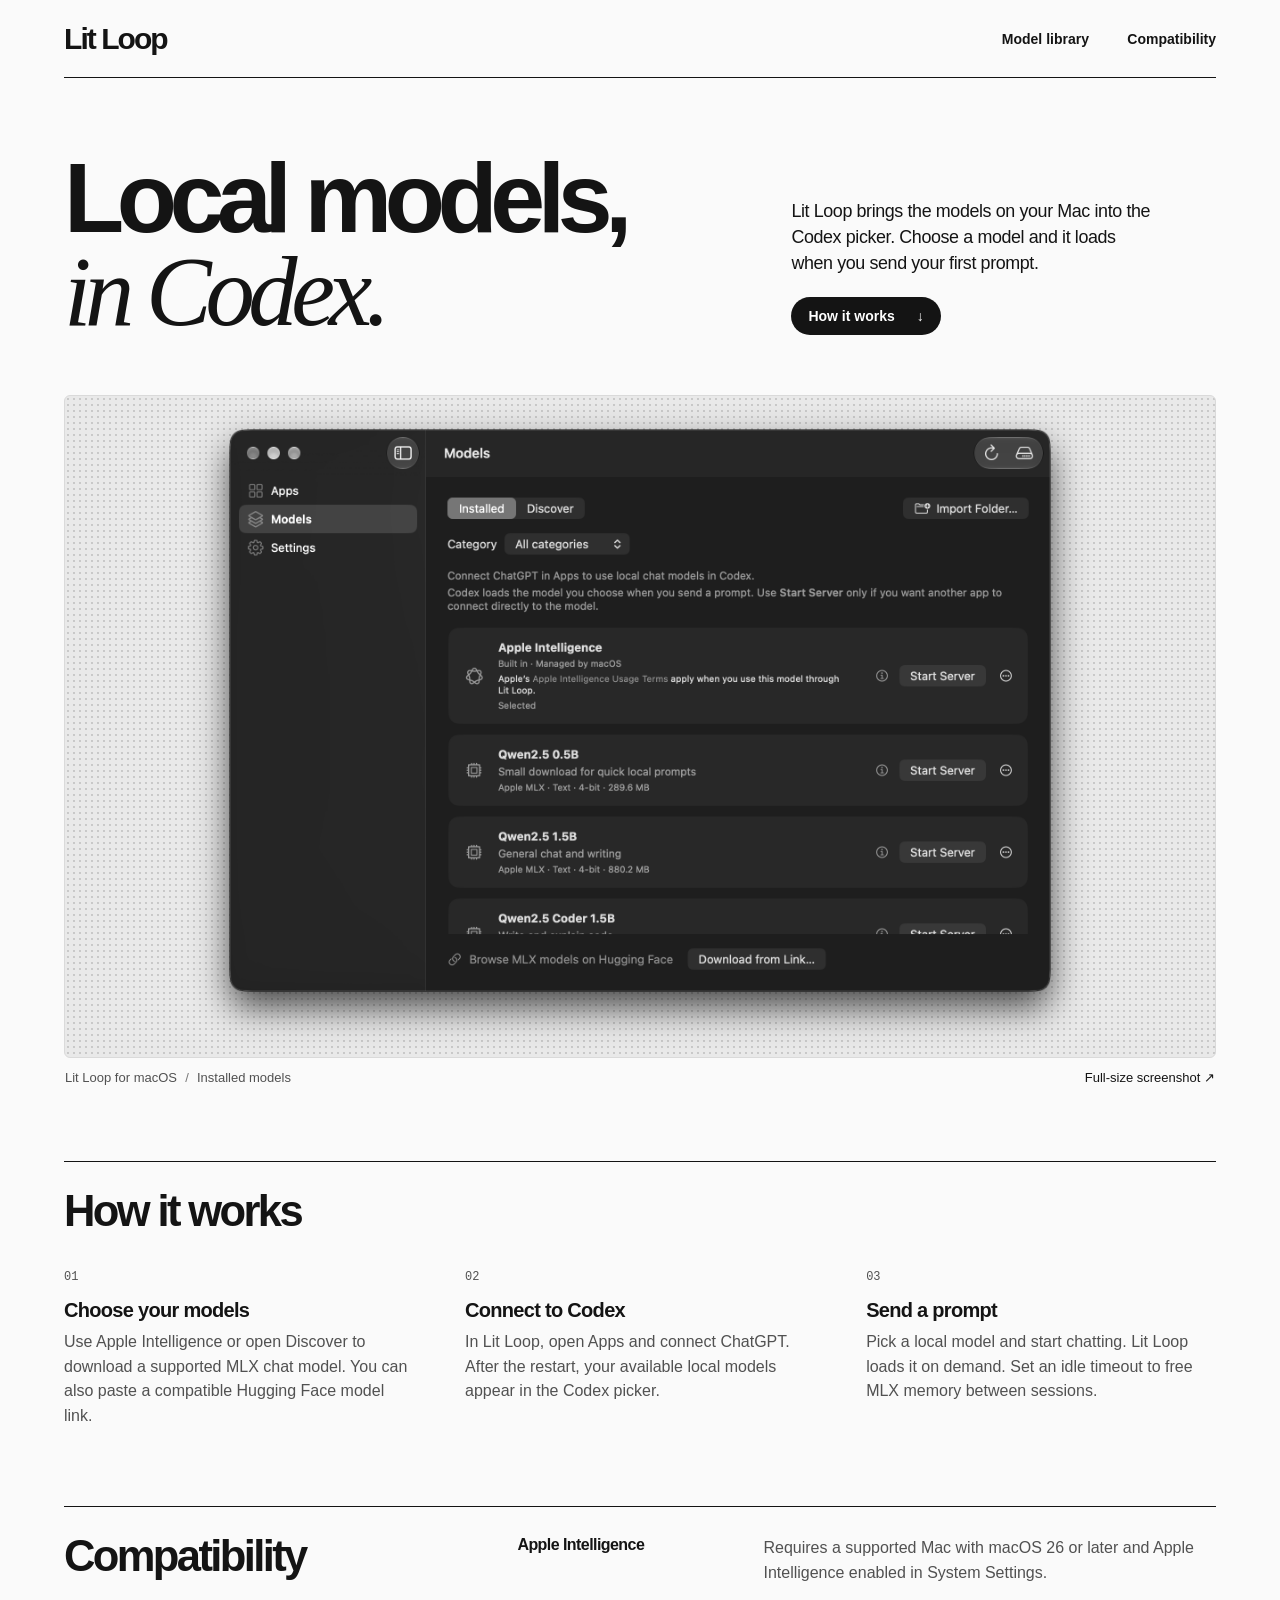
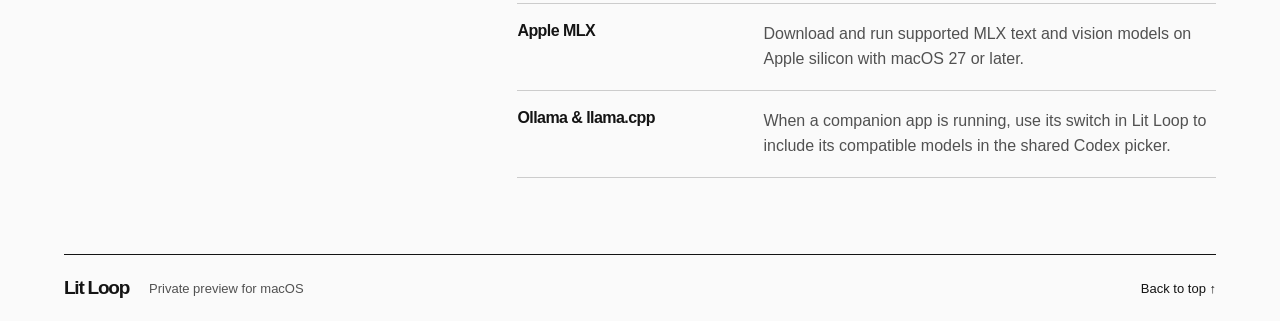
==== index.html @ f0c7e86f "Present Lit Loop on GitHub Pages" ====
<!doctype html>
<html lang="en">
<head>
  <meta charset="utf-8">
  <meta name="viewport" content="width=device-width, initial-scale=1">
  <meta name="theme-color" content="#fafafa">
  <meta name="description" content="Lit Loop is a macOS menu bar app that brings local models into the Codex picker and loads them on demand.">
  <title>Lit Loop — Local models in Codex</title>
  <link rel="icon" href="data:,">
  <link rel="stylesheet" href="style.css">
</head>
<body id="top">
  <a class="skip" href="#main">Skip to content</a>
  <header class="shell masthead">
    <a class="wordmark" href="#top" aria-label="Lit Loop home">Lit Loop</a>
    <nav aria-label="Page sections">
      <a href="#library">Model library</a>
      <a href="#compatibility">Compatibility</a>
    </nav>
  </header>

  <main id="main" class="shell">
    <section class="hero" aria-labelledby="headline">
      <h1 id="headline">Local models,<br><em>in Codex.</em></h1>
      <div class="introduction">
        <p>Lit Loop brings the models on your Mac into the Codex picker. Choose a model and it loads when you send your first prompt.</p>
        <a class="button" href="#setup">How it works <span aria-hidden="true">↓</span></a>
      </div>
    </section>

    <figure id="library">
      <div class="stage">
        <img src="assets/lit-loop-models.webp" width="2064" height="1484" fetchpriority="high"
             alt="Lit Loop’s Installed Models view on macOS, with Apple Intelligence, Qwen models and a Download from Link button.">
      </div>
      <figcaption>
        <span>Lit Loop for macOS <span class="caption-divider" aria-hidden="true">/</span> Installed models</span>
        <a href="assets/lit-loop-models.webp">Full-size screenshot <span aria-hidden="true">↗</span></a>
      </figcaption>
    </figure>

    <section class="section setup" id="setup" aria-labelledby="setup-title">
      <h2 id="setup-title">How it works</h2>
      <ol class="steps">
        <li><h3>Choose your models</h3><p>Use Apple Intelligence or open Discover to download a supported MLX chat model. You can also paste a compatible Hugging Face model link.</p></li>
        <li><h3>Connect to Codex</h3><p>In Lit Loop, open Apps and connect ChatGPT. After the restart, your available local models appear in the Codex picker.</p></li>
        <li><h3>Send a prompt</h3><p>Pick a local model and start chatting. Lit Loop loads it on demand. Set an idle timeout to free MLX memory between sessions.</p></li>
      </ol>
    </section>

    <section class="section compatibility" id="compatibility" aria-labelledby="compatibility-title">
      <h2 id="compatibility-title">Compatibility</h2>
      <dl>
        <div><dt>Apple Intelligence</dt><dd>Requires a supported Mac with macOS 26 or later and Apple Intelligence enabled in System Settings.</dd></div>
        <div><dt>Apple MLX</dt><dd>Download and run supported MLX text and vision models on Apple silicon with macOS 27 or later.</dd></div>
        <div><dt>Ollama &amp; llama.cpp</dt><dd>When a companion app is running, use its switch in Lit Loop to include its compatible models in the shared Codex picker.</dd></div>
      </dl>
    </section>
  </main>

  <footer class="shell">
    <span class="footer-brand">Lit Loop</span>
    <span>Private preview for macOS</span>
    <a href="#top">Back to top <span aria-hidden="true">↑</span></a>
  </footer>
</body>
</html>
---- style.css ----
:root {
  color-scheme: light;
  --paper: #fafafa;
  --ink: #141414;
  --muted: #515151;
  --rule: #ccc;
  font-family: "Inter", -apple-system, BlinkMacSystemFont, "Helvetica Neue", Arial, sans-serif;
  color: var(--ink);
  background: var(--paper);
}
* { box-sizing: border-box; }
body { margin: 0; }
.shell { width: min(1180px, calc(100% - clamp(40px, 10vw, 144px))); margin-inline: auto; }
a { color: inherit; text-underline-offset: .25em; }
a:focus-visible { outline: 2px solid currentColor; outline-offset: 5px; }
a:hover { text-decoration: underline; }
.skip { position: absolute; left: 1rem; top: -6rem; padding: .8rem 1rem; background: white; z-index: 2; }
.skip:focus { top: 1rem; }
.masthead, footer, nav, figcaption { display: flex; align-items: center; }
.masthead { min-height: 78px; justify-content: space-between; border-bottom: 1px solid var(--ink); }
.wordmark, .footer-brand { font-weight: 750; letter-spacing: -.065em; }
.wordmark { font-size: 30px; text-decoration: none; }
nav { gap: clamp(16px, 3vw, 40px); }
nav a, figcaption a, footer a { text-decoration: none; }
nav a { padding-block: 12px; font-size: 14px; font-weight: 550; }
.hero { display: grid; grid-template-columns: 1.6fr 1fr; align-items: end; gap: 48px; padding: clamp(44px, 5.8vw, 82px) 0 clamp(32px, 4.4vw, 60px); }
h1, h2, h3, p, figure, ol, dl, dd { margin: 0; }
h1 { font-size: clamp(62px, 7.7vw, 110px); letter-spacing: -.075em; line-height: .94; font-weight: 570; }
h1 em { font-family: "Baskervville", Baskerville, "Iowan Old Style", Georgia, serif; font-weight: 400; letter-spacing: -.065em; }
.introduction { max-width: 365px; padding-bottom: .2rem; }
.introduction p { font-size: clamp(16px, 1.4vw, 20px); line-height: 1.45; letter-spacing: -.022em; }
.button { display: inline-flex; align-items: center; gap: 22px; margin-top: 20px; padding: 11px 17px; border-radius: 100px; background: var(--ink); color: white; font-size: 14px; font-weight: 560; text-decoration: none; }
.button:hover { background: #363636; text-decoration: none; }
.button:focus-visible { outline-color: var(--ink); }
figure, section[id] { scroll-margin-top: 20px; }
.stage {
  display: grid; place-items: center; overflow: hidden; border: 1px solid #dadada; border-radius: 6px;
  background-color: #e9e9e9;
  background-image: radial-gradient(#c7c7c7 .7px, transparent .8px);
  background-size: 6px 6px;
}
.stage img { display: block; width: 88%; max-width: 920px; height: auto; filter: grayscale(1); }
figcaption { justify-content: space-between; gap: 14px; padding: 12px 1px; color: var(--muted); font-size: 13px; }
figcaption a { color: var(--ink); }
.caption-divider { padding-inline: .35em; color: #777; }
.section { border-top: 1px solid var(--ink); padding-top: 26px; }
.setup { margin-top: clamp(38px, 5vw, 76px); padding-bottom: clamp(46px, 6vw, 84px); }
h2 { font-size: clamp(29px, 3.4vw, 47px); font-weight: 550; letter-spacing: -.06em; line-height: 1.1; }
.steps { list-style: none; counter-reset: step; display: grid; grid-template-columns: repeat(3, 1fr); gap: clamp(26px, 4vw, 64px); padding: 0; margin-top: 34px; }
.steps li { counter-increment: step; }
.steps li::before { content: "0" counter(step); display: block; margin-bottom: 13px; font: 12px/1.3 "IBM Plex Mono", ui-monospace, monospace; color: var(--muted); }
h3, dt { font-size: 20px; font-weight: 600; letter-spacing: -.035em; }
.steps p, dd { color: var(--muted); line-height: 1.55; font-size: 16px; }
.steps p { margin-top: 8px; }
.compatibility { display: grid; grid-template-columns: 1fr 1.65fr; gap: 30px; padding-bottom: clamp(44px, 6vw, 82px); }
dl > div { display: grid; grid-template-columns: minmax(112px, .63fr) 1.25fr; gap: 18px; padding: 18px 0; border-bottom: 1px solid var(--rule); }
dl > div:first-child { padding-top: 3px; }
dt { font-size: 16px; }
footer { gap: 20px; padding-block: 22px; border-top: 1px solid var(--ink); font-size: 13px; color: var(--muted); }
.footer-brand { color: var(--ink); font-size: 19px; }
footer a { margin-left: auto; color: var(--ink); }
@media (max-width: 700px) {
  .masthead { min-height: 62px; }
  .wordmark { font-size: 24px; }
  .hero { grid-template-columns: 1fr; gap: 24px; }
  h1 { font-size: clamp(44px, 14vw, 72px); }
  .introduction { max-width: 33em; }
  .stage img { width: 100%; }
  .steps, .compatibility { grid-template-columns: 1fr; }
  .steps { gap: 23px; }
  .steps li { position: relative; padding-left: 31px; }
  .steps li::before { position: absolute; left: 0; top: .35em; }
  .steps p { margin-top: 4px; }
  dl > div { grid-template-columns: 1fr 1.7fr; }
  nav a, figcaption, footer { font-size: 12px; }
}
@media (max-width: 400px) {
  figcaption { align-items: flex-start; flex-direction: column; gap: 5px; }
  dl > div { grid-template-columns: 1fr; gap: 5px; }
  footer { gap: 10px; flex-wrap: wrap; }
}
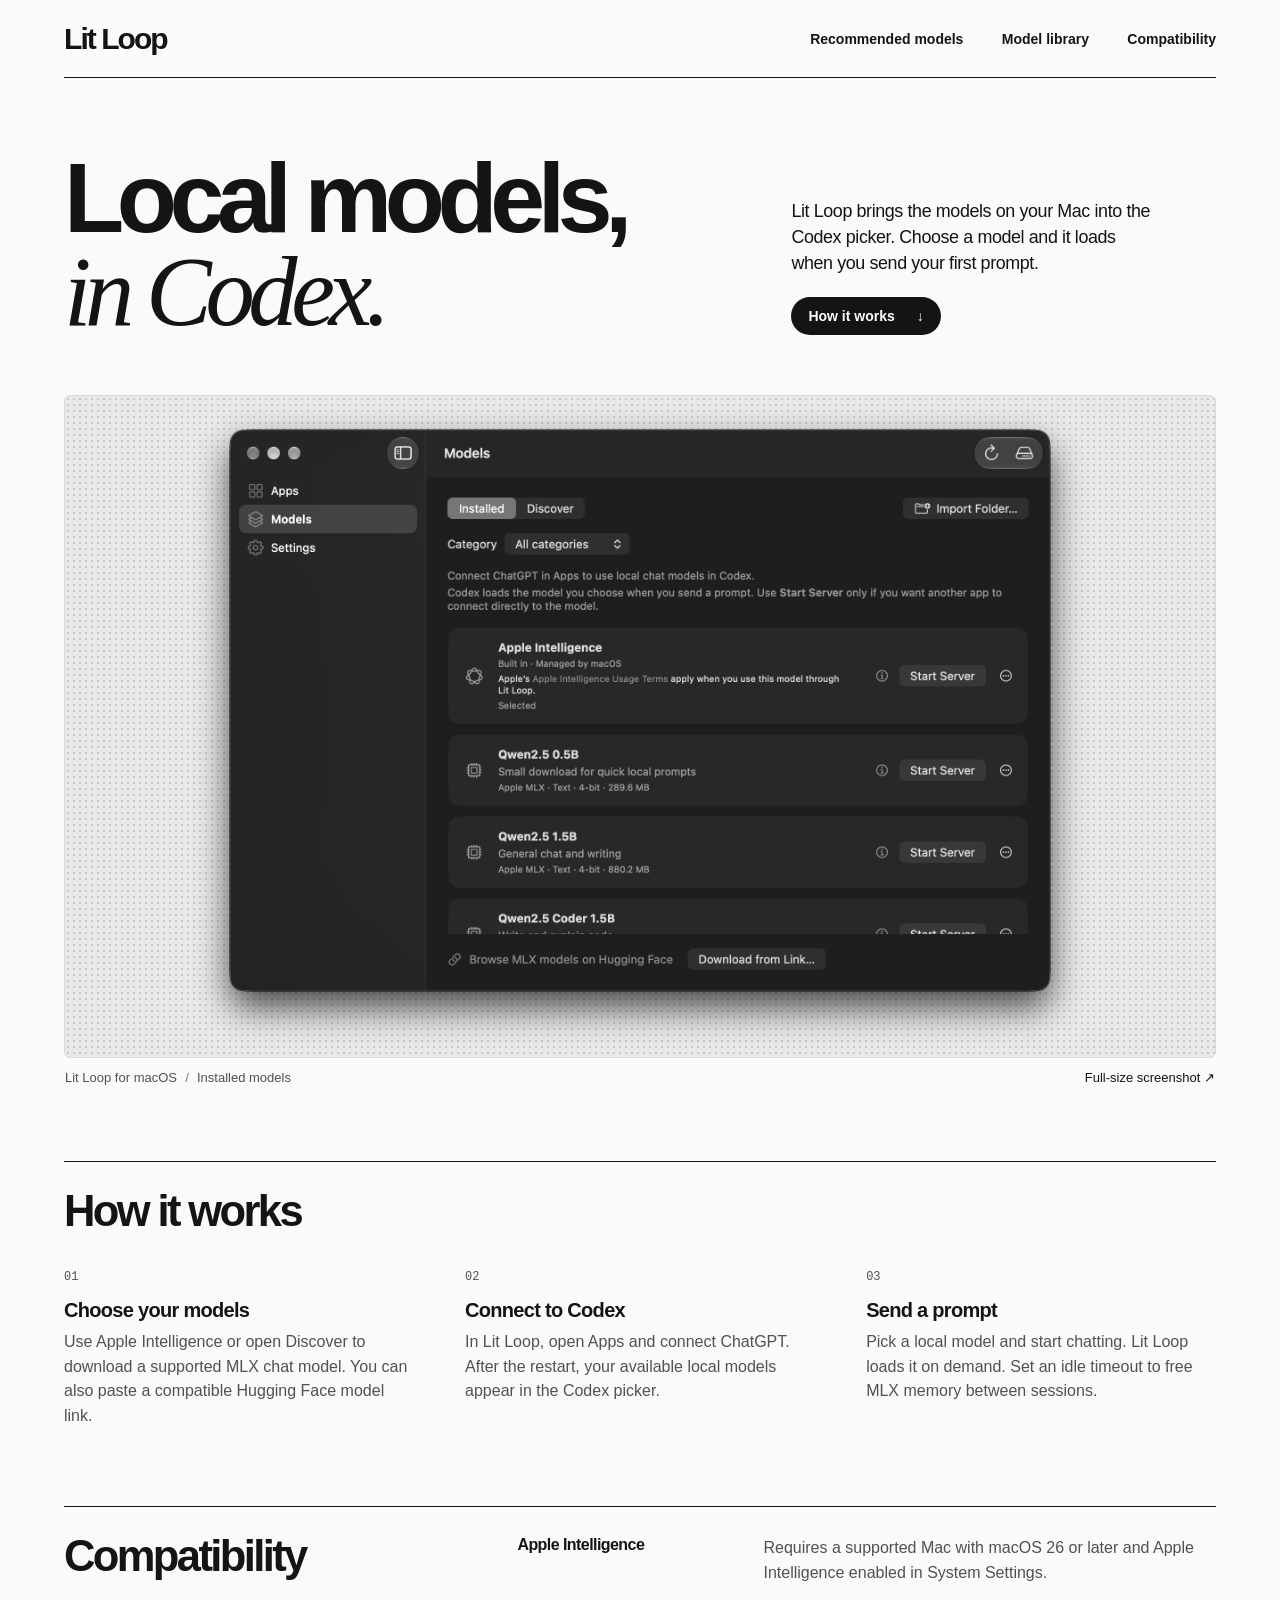
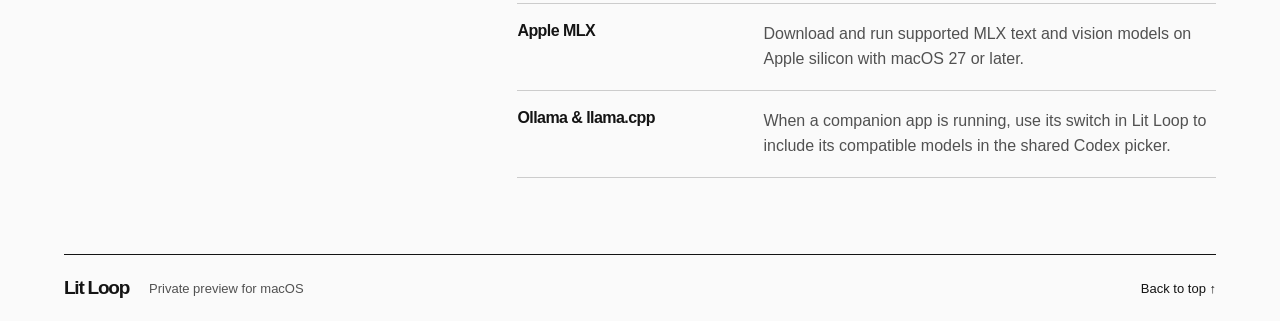
==== commit d1c9e11e: "Add a guide to recommended local Codex models" ====
--- a/index.html
+++ b/index.html
@@ -13,7 +13,8 @@
   <a class="skip" href="#main">Skip to content</a>
   <header class="shell masthead">
     <a class="wordmark" href="#top" aria-label="Lit Loop home">Lit Loop</a>
-    <nav aria-label="Page sections">
+    <nav aria-label="Navigation">
+      <a href="recommended-models.html">Recommended models</a>
       <a href="#library">Model library</a>
       <a href="#compatibility">Compatibility</a>
     </nav>
--- a/style.css
+++ b/style.css
@@ -79,3 +79,38 @@
   dl > div { grid-template-columns: 1fr; gap: 5px; }
   footer { gap: 10px; flex-wrap: wrap; }
 }
+
+.guide-intro, .guide-section, .model-row { display: grid; grid-template-columns: 1.15fr 1fr; gap: clamp(22px, 6vw, 90px); }
+.guide-intro { align-items: end; padding-block: clamp(42px, 7vw, 100px); }
+.guide-intro p { max-width: 32ch; font-size: clamp(18px, 1.6vw, 23px); line-height: 1.45; }
+.guide h2 { font-size: clamp(29px, 3.2vw, 43px); }
+.section-note, .model-copy p, .guide-prose p { color: var(--muted); line-height: 1.55; }
+.section-note { max-width: 70ch; margin: 14px 0 30px; }
+.model-row { padding: 28px 0; border-top: 1px solid var(--rule); }
+.model-copy h3 { margin: 12px 0 6px; font-size: clamp(22px, 2.2vw, 30px); }
+.quant { white-space: nowrap; font-size: .68em; font-weight: 500; }
+.model-copy p { max-width: 48ch; }
+.model-copy a { display: inline-block; margin-top: 12px; font-size: 14px; }
+.recommendation { display: inline-block; padding: 3px 9px; border: 1px solid currentColor; border-radius: 20px; font-size: 12px; font-weight: 650; }
+.specs > div, .specs > div:first-child { grid-template-columns: 8em 1fr; gap: 12px; padding: 5px 0; border: 0; }
+.specs dt, .specs dd { font-size: 15px; line-height: 1.5; }
+.specs dd strong, .guide-prose strong { color: var(--ink); }
+.guide-section { padding-block: 32px 44px; }
+.guide-prose p + p, .specialists { margin-top: 18px; }
+.specialists > div { grid-template-columns: 1fr; gap: 4px; }
+nav [aria-current="page"] { text-decoration: underline; }
+@media (max-width: 760px) {
+  .guide-intro, .guide-section, .model-row { grid-template-columns: 1fr; }
+  .guide-intro p { max-width: 52ch; }
+}
+@media (max-width: 560px) {
+  .masthead { flex-wrap: wrap; justify-content: flex-start; gap: 0 20px; padding-block: 10px; }
+  nav { flex-wrap: wrap; gap: 0 16px; }
+  nav a { padding-block: 8px; }
+}
+@media (prefers-color-scheme: dark) {
+  :root { color-scheme: dark; --paper: #171717; --ink: #f5f5f5; --muted: #bdbdbd; --rule: #555; }
+  .button, .skip { background: var(--ink); color: var(--paper); }
+  .button:hover { background: #ddd; }
+  .stage { background-color: #222; border-color: var(--rule); background-image: radial-gradient(#444 .7px, transparent .8px); }
+}
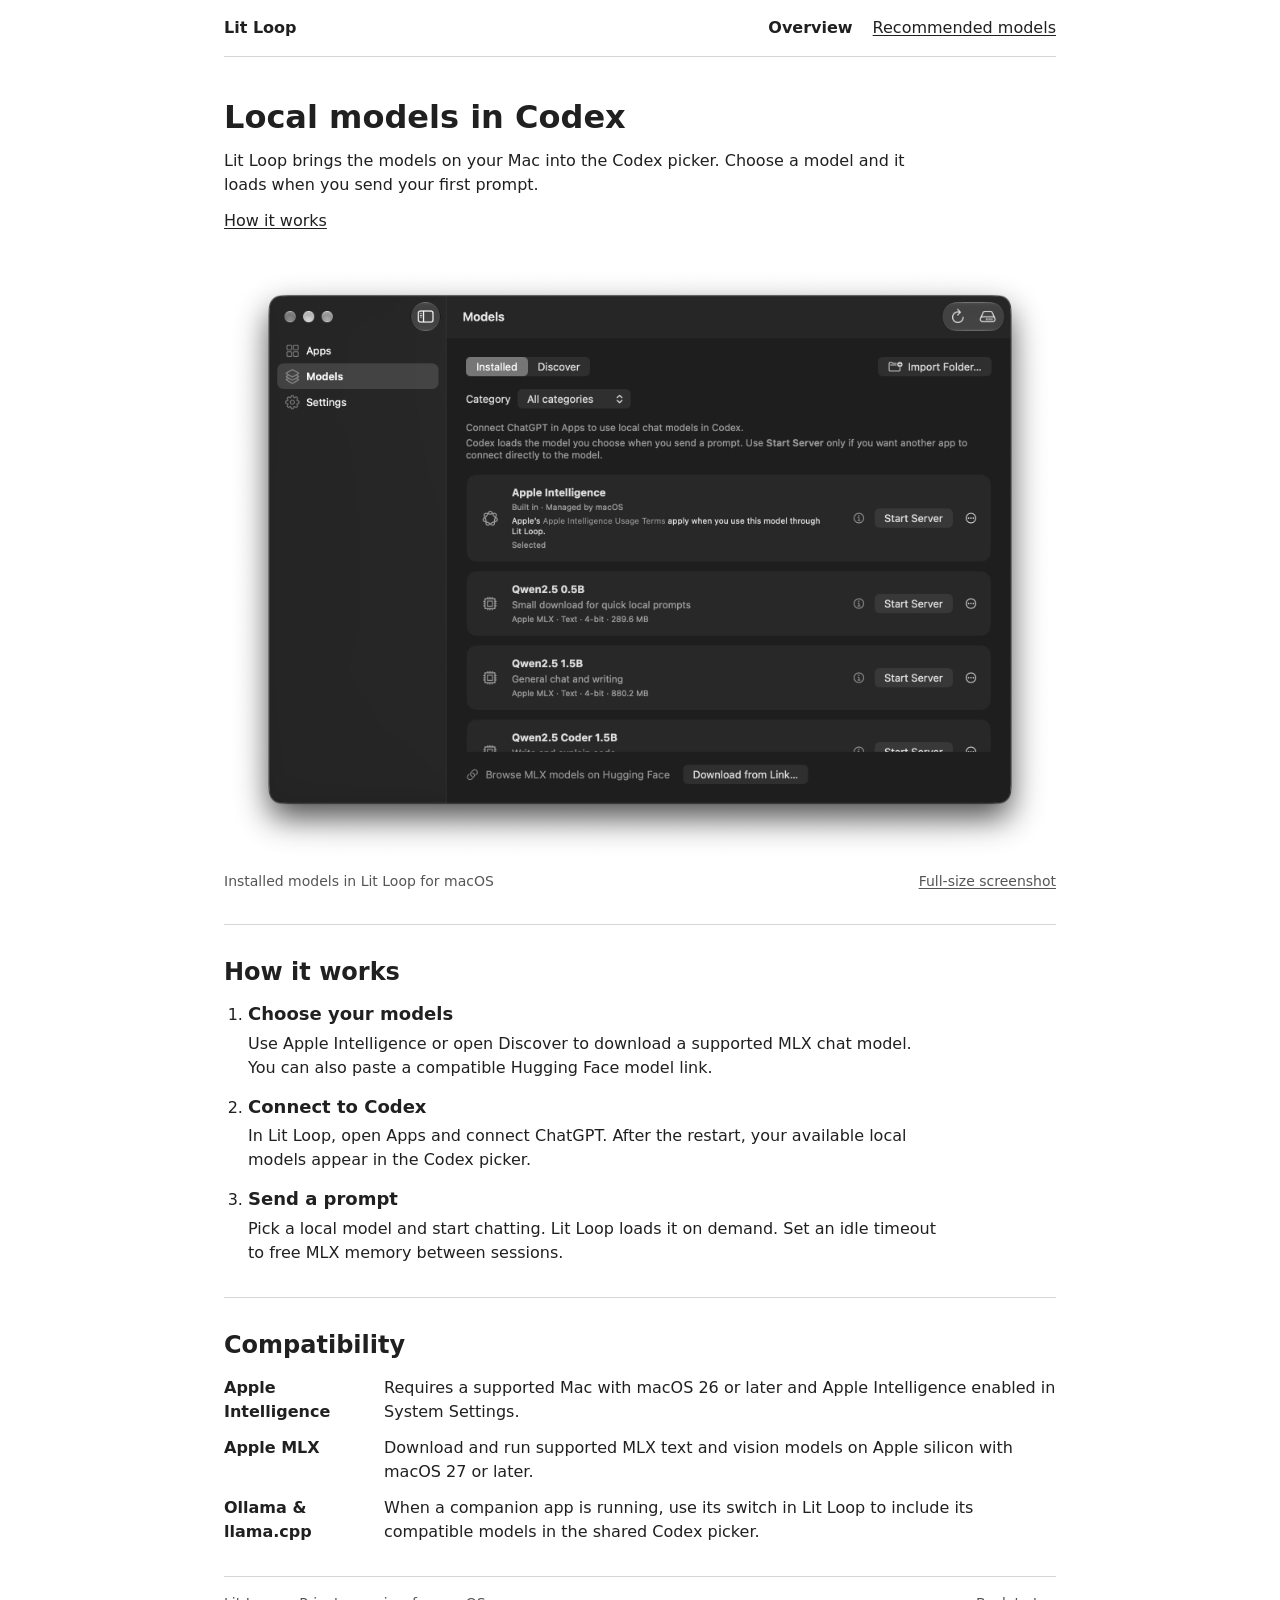
==== commit fa7fa4e7: "Simplify website typography and layout" ====
--- a/index.html
+++ b/index.html
@@ -2,8 +2,8 @@
 <html lang="en">
 <head>
   <meta charset="utf-8">
+  <meta name="color-scheme" content="light dark">
   <meta name="viewport" content="width=device-width, initial-scale=1">
-  <meta name="theme-color" content="#fafafa">
   <meta name="description" content="Lit Loop is a macOS menu bar app that brings local models into the Codex picker and loads them on demand.">
   <title>Lit Loop — Local models in Codex</title>
   <link rel="icon" href="data:,">
@@ -12,35 +12,30 @@
 <body id="top">
   <a class="skip" href="#main">Skip to content</a>
   <header class="shell masthead">
-    <a class="wordmark" href="#top" aria-label="Lit Loop home">Lit Loop</a>
-    <nav aria-label="Navigation">
+    <a class="wordmark" href="./" aria-label="Lit Loop home">Lit Loop</a>
+    <nav aria-label="Main navigation">
+      <a href="./" aria-current="page">Overview</a>
       <a href="recommended-models.html">Recommended models</a>
-      <a href="#library">Model library</a>
-      <a href="#compatibility">Compatibility</a>
     </nav>
   </header>
 
   <main id="main" class="shell">
-    <section class="hero" aria-labelledby="headline">
-      <h1 id="headline">Local models,<br><em>in Codex.</em></h1>
-      <div class="introduction">
-        <p>Lit Loop brings the models on your Mac into the Codex picker. Choose a model and it loads when you send your first prompt.</p>
-        <a class="button" href="#setup">How it works <span aria-hidden="true">↓</span></a>
-      </div>
-    </section>
+    <header class="page-intro">
+      <h1>Local models in Codex</h1>
+      <p>Lit Loop brings the models on your Mac into the Codex picker. Choose a model and it loads when you send your first prompt.</p>
+      <a href="#setup">How it works</a>
+    </header>
 
     <figure id="library">
-      <div class="stage">
-        <img src="assets/lit-loop-models.webp" width="2064" height="1484" fetchpriority="high"
+      <img src="assets/lit-loop-models.webp" width="2064" height="1484" fetchpriority="high"
              alt="Lit Loop’s Installed Models view on macOS, with Apple Intelligence, Qwen models and a Download from Link button.">
-      </div>
       <figcaption>
-        <span>Lit Loop for macOS <span class="caption-divider" aria-hidden="true">/</span> Installed models</span>
-        <a href="assets/lit-loop-models.webp">Full-size screenshot <span aria-hidden="true">↗</span></a>
+        <span>Installed models in Lit Loop for macOS</span>
+        <a href="assets/lit-loop-models.webp">Full-size screenshot</a>
       </figcaption>
     </figure>
 
-    <section class="section setup" id="setup" aria-labelledby="setup-title">
+    <section class="section" id="setup" aria-labelledby="setup-title">
       <h2 id="setup-title">How it works</h2>
       <ol class="steps">
         <li><h3>Choose your models</h3><p>Use Apple Intelligence or open Discover to download a supported MLX chat model. You can also paste a compatible Hugging Face model link.</p></li>
@@ -62,7 +57,7 @@
   <footer class="shell">
     <span class="footer-brand">Lit Loop</span>
     <span>Private preview for macOS</span>
-    <a href="#top">Back to top <span aria-hidden="true">↑</span></a>
+    <a href="#top">Back to top</a>
   </footer>
 </body>
 </html>
--- a/style.css
+++ b/style.css
@@ -1,116 +1,97 @@
 :root {
-  color-scheme: light;
-  --paper: #fafafa;
-  --ink: #141414;
-  --muted: #515151;
-  --rule: #ccc;
-  font-family: "Inter", -apple-system, BlinkMacSystemFont, "Helvetica Neue", Arial, sans-serif;
-  color: var(--ink);
-  background: var(--paper);
-}
-* { box-sizing: border-box; }
-body { margin: 0; }
-.shell { width: min(1180px, calc(100% - clamp(40px, 10vw, 144px))); margin-inline: auto; }
-a { color: inherit; text-underline-offset: .25em; }
-a:focus-visible { outline: 2px solid currentColor; outline-offset: 5px; }
-a:hover { text-decoration: underline; }
-.skip { position: absolute; left: 1rem; top: -6rem; padding: .8rem 1rem; background: white; z-index: 2; }
-.skip:focus { top: 1rem; }
-.masthead, footer, nav, figcaption { display: flex; align-items: center; }
-.masthead { min-height: 78px; justify-content: space-between; border-bottom: 1px solid var(--ink); }
-.wordmark, .footer-brand { font-weight: 750; letter-spacing: -.065em; }
-.wordmark { font-size: 30px; text-decoration: none; }
-nav { gap: clamp(16px, 3vw, 40px); }
-nav a, figcaption a, footer a { text-decoration: none; }
-nav a { padding-block: 12px; font-size: 14px; font-weight: 550; }
-.hero { display: grid; grid-template-columns: 1.6fr 1fr; align-items: end; gap: 48px; padding: clamp(44px, 5.8vw, 82px) 0 clamp(32px, 4.4vw, 60px); }
-h1, h2, h3, p, figure, ol, dl, dd { margin: 0; }
-h1 { font-size: clamp(62px, 7.7vw, 110px); letter-spacing: -.075em; line-height: .94; font-weight: 570; }
-h1 em { font-family: "Baskervville", Baskerville, "Iowan Old Style", Georgia, serif; font-weight: 400; letter-spacing: -.065em; }
-.introduction { max-width: 365px; padding-bottom: .2rem; }
-.introduction p { font-size: clamp(16px, 1.4vw, 20px); line-height: 1.45; letter-spacing: -.022em; }
-.button { display: inline-flex; align-items: center; gap: 22px; margin-top: 20px; padding: 11px 17px; border-radius: 100px; background: var(--ink); color: white; font-size: 14px; font-weight: 560; text-decoration: none; }
-.button:hover { background: #363636; text-decoration: none; }
-.button:focus-visible { outline-color: var(--ink); }
-figure, section[id] { scroll-margin-top: 20px; }
-.stage {
-  display: grid; place-items: center; overflow: hidden; border: 1px solid #dadada; border-radius: 6px;
-  background-color: #e9e9e9;
-  background-image: radial-gradient(#c7c7c7 .7px, transparent .8px);
-  background-size: 6px 6px;
-}
-.stage img { display: block; width: 88%; max-width: 920px; height: auto; filter: grayscale(1); }
-figcaption { justify-content: space-between; gap: 14px; padding: 12px 1px; color: var(--muted); font-size: 13px; }
-figcaption a { color: var(--ink); }
-.caption-divider { padding-inline: .35em; color: #777; }
-.section { border-top: 1px solid var(--ink); padding-top: 26px; }
-.setup { margin-top: clamp(38px, 5vw, 76px); padding-bottom: clamp(46px, 6vw, 84px); }
-h2 { font-size: clamp(29px, 3.4vw, 47px); font-weight: 550; letter-spacing: -.06em; line-height: 1.1; }
-.steps { list-style: none; counter-reset: step; display: grid; grid-template-columns: repeat(3, 1fr); gap: clamp(26px, 4vw, 64px); padding: 0; margin-top: 34px; }
-.steps li { counter-increment: step; }
-.steps li::before { content: "0" counter(step); display: block; margin-bottom: 13px; font: 12px/1.3 "IBM Plex Mono", ui-monospace, monospace; color: var(--muted); }
-h3, dt { font-size: 20px; font-weight: 600; letter-spacing: -.035em; }
-.steps p, dd { color: var(--muted); line-height: 1.55; font-size: 16px; }
-.steps p { margin-top: 8px; }
-.compatibility { display: grid; grid-template-columns: 1fr 1.65fr; gap: 30px; padding-bottom: clamp(44px, 6vw, 82px); }
-dl > div { display: grid; grid-template-columns: minmax(112px, .63fr) 1.25fr; gap: 18px; padding: 18px 0; border-bottom: 1px solid var(--rule); }
-dl > div:first-child { padding-top: 3px; }
-dt { font-size: 16px; }
-footer { gap: 20px; padding-block: 22px; border-top: 1px solid var(--ink); font-size: 13px; color: var(--muted); }
-.footer-brand { color: var(--ink); font-size: 19px; }
-footer a { margin-left: auto; color: var(--ink); }
-@media (max-width: 700px) {
-  .masthead { min-height: 62px; }
-  .wordmark { font-size: 24px; }
-  .hero { grid-template-columns: 1fr; gap: 24px; }
-  h1 { font-size: clamp(44px, 14vw, 72px); }
-  .introduction { max-width: 33em; }
-  .stage img { width: 100%; }
-  .steps, .compatibility { grid-template-columns: 1fr; }
-  .steps { gap: 23px; }
-  .steps li { position: relative; padding-left: 31px; }
-  .steps li::before { position: absolute; left: 0; top: .35em; }
-  .steps p { margin-top: 4px; }
-  dl > div { grid-template-columns: 1fr 1.7fr; }
-  nav a, figcaption, footer { font-size: 12px; }
-}
-@media (max-width: 400px) {
-  figcaption { align-items: flex-start; flex-direction: column; gap: 5px; }
-  dl > div { grid-template-columns: 1fr; gap: 5px; }
-  footer { gap: 10px; flex-wrap: wrap; }
+  color-scheme: light dark;
+  font-family: system-ui;
+  line-height: 1.5;
+  --paper: #fff;
+  --ink: #202020;
+  --secondary: #555;
+  --line: #d6d6d6;
 }
 
-.guide-intro, .guide-section, .model-row { display: grid; grid-template-columns: 1.15fr 1fr; gap: clamp(22px, 6vw, 90px); }
-.guide-intro { align-items: end; padding-block: clamp(42px, 7vw, 100px); }
-.guide-intro p { max-width: 32ch; font-size: clamp(18px, 1.6vw, 23px); line-height: 1.45; }
-.guide h2 { font-size: clamp(29px, 3.2vw, 43px); }
-.section-note, .model-copy p, .guide-prose p { color: var(--muted); line-height: 1.55; }
-.section-note { max-width: 70ch; margin: 14px 0 30px; }
-.model-row { padding: 28px 0; border-top: 1px solid var(--rule); }
-.model-copy h3 { margin: 12px 0 6px; font-size: clamp(22px, 2.2vw, 30px); }
-.quant { white-space: nowrap; font-size: .68em; font-weight: 500; }
-.model-copy p { max-width: 48ch; }
-.model-copy a { display: inline-block; margin-top: 12px; font-size: 14px; }
-.recommendation { display: inline-block; padding: 3px 9px; border: 1px solid currentColor; border-radius: 20px; font-size: 12px; font-weight: 650; }
-.specs > div, .specs > div:first-child { grid-template-columns: 8em 1fr; gap: 12px; padding: 5px 0; border: 0; }
-.specs dt, .specs dd { font-size: 15px; line-height: 1.5; }
-.specs dd strong, .guide-prose strong { color: var(--ink); }
-.guide-section { padding-block: 32px 44px; }
-.guide-prose p + p, .specialists { margin-top: 18px; }
-.specialists > div { grid-template-columns: 1fr; gap: 4px; }
-nav [aria-current="page"] { text-decoration: underline; }
-@media (max-width: 760px) {
-  .guide-intro, .guide-section, .model-row { grid-template-columns: 1fr; }
-  .guide-intro p { max-width: 52ch; }
+@media (prefers-color-scheme: dark) {
+  :root {
+    --paper: #171717;
+    --ink: #f1f1f1;
+    --secondary: #c0c0c0;
+    --line: #494949;
+  }
 }
-@media (max-width: 560px) {
-  .masthead { flex-wrap: wrap; justify-content: flex-start; gap: 0 20px; padding-block: 10px; }
-  nav { flex-wrap: wrap; gap: 0 16px; }
-  nav a { padding-block: 8px; }
+
+* { box-sizing: border-box; }
+body { margin: 0; color: var(--ink); background: var(--paper); }
+.shell { width: min(52rem, calc(100% - 2.5rem)); margin-inline: auto; }
+h1, h2, h3, p, figure, dl, dd, ol { margin: 0; }
+h1, h2, h3 { font-weight: bold; line-height: 1.25; }
+h1 { font-size: 2rem; }
+h2 { font-size: 1.5rem; }
+h3 { font-size: 1.125rem; }
+p { max-width: 68ch; }
+a { color: inherit; text-underline-offset: .15em; }
+a:focus-visible { outline: 2px solid currentColor; outline-offset: 3px; }
+.skip { position: absolute; top: .75rem; left: .75rem; padding: .5rem; background: var(--paper); }
+.skip:not(:focus) { clip-path: inset(50%); }
+
+.masthead, nav, figcaption, footer {
+  display: flex;
+  align-items: baseline;
+  flex-wrap: wrap;
+  gap: .5rem 1.25rem;
 }
-@media (prefers-color-scheme: dark) {
-  :root { color-scheme: dark; --paper: #171717; --ink: #f5f5f5; --muted: #bdbdbd; --rule: #555; }
-  .button, .skip { background: var(--ink); color: var(--paper); }
-  .button:hover { background: #ddd; }
-  .stage { background-color: #222; border-color: var(--rule); background-image: radial-gradient(#444 .7px, transparent .8px); }
+.masthead, figcaption { justify-content: space-between; }
+.masthead { padding-block: 1rem; border-bottom: 1px solid var(--line); }
+.wordmark, nav [aria-current="page"] { font-weight: bold; text-decoration: none; }
+.wordmark:hover, nav a:hover { text-decoration: underline; }
+
+.page-intro { padding-block: 2.5rem 2rem; }
+.page-intro p { margin-top: .75rem; }
+.page-intro > a { display: inline-block; margin-top: .75rem; }
+figure img { display: block; width: 100%; height: auto; filter: grayscale(1); }
+figcaption, footer { font-size: .875rem; color: var(--secondary); }
+figcaption { margin-top: .5rem; }
+.section, footer { border-top: 1px solid var(--line); }
+.section { padding-block: 2rem; }
+figure + .section { margin-top: 2rem; }
+footer { padding-block: 1rem; }
+footer a { margin-inline-start: auto; }
+
+.steps { margin-top: 1rem; padding-inline-start: 1.5rem; }
+.steps li + li, .specialists > div + div { margin-top: 1rem; }
+.steps p, .model-copy p { margin-top: .375rem; }
+.compatibility dl, .guide-prose, .specialists, .section-note { margin-top: 1rem; }
+.compatibility dl > div, .specs > div {
+  display: grid;
+  grid-template-columns: 9rem 1fr;
+  gap: .25rem 1rem;
 }
+.compatibility dl > div + div, .guide-prose p + p { margin-top: .75rem; }
+dt { font-weight: bold; }
+
+.model-row {
+  display: grid;
+  grid-template-columns: 1fr 1fr;
+  align-items: start;
+  gap: 1.5rem;
+  margin-top: 1.25rem;
+  padding-top: 1.25rem;
+  border-top: 1px solid var(--line);
+}
+.recommendation {
+  display: inline-block;
+  padding: .05rem .375rem;
+  margin-bottom: .5rem;
+  border: 1px solid currentColor;
+  font-size: .8125rem;
+  color: var(--secondary);
+}
+.model-copy a { display: inline-block; margin-top: .5rem; }
+.specs > div { grid-template-columns: 8rem 1fr; }
+.specs > div + div { margin-top: .375rem; }
+
+@media (max-width: 40rem) {
+  .model-row { grid-template-columns: 1fr; gap: 1rem; }
+  .page-intro { padding-block: 2rem 1.5rem; }
+}
+@media (max-width: 30rem) {
+  .compatibility dl > div { grid-template-columns: 1fr; }
+  .specs > div { grid-template-columns: 7.5rem 1fr; gap: .25rem .5rem; }
+}
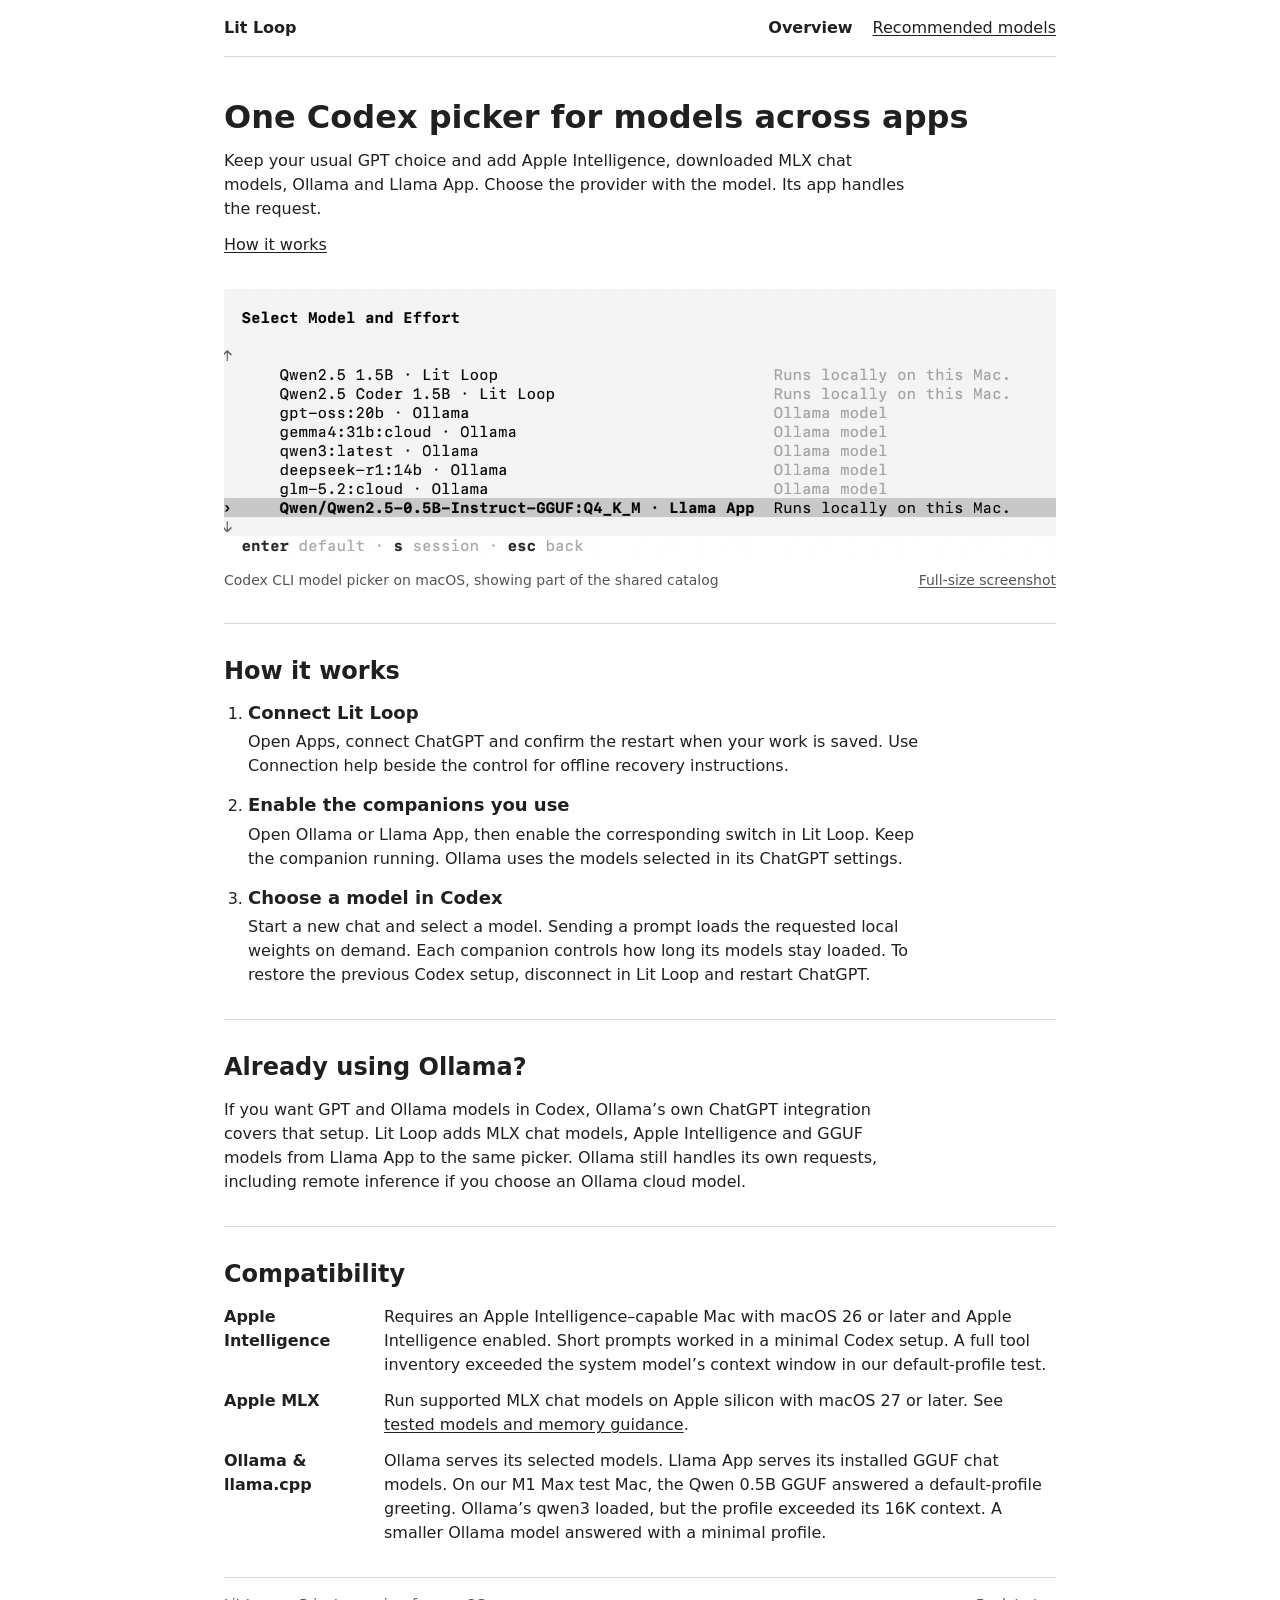
==== commit fd9b147c: "Show the mixed Codex picker and tested provider limits" ====
--- a/index.html
+++ b/index.html
@@ -21,35 +21,40 @@
 
   <main id="main" class="shell">
     <header class="page-intro">
-      <h1>Local models in Codex</h1>
-      <p>Lit Loop brings the models on your Mac into the Codex picker. Choose a model and it loads when you send your first prompt.</p>
+      <h1>One Codex picker for models across apps</h1>
+      <p>Keep your usual GPT choice and add Apple Intelligence, downloaded MLX chat models, Ollama and Llama App. Choose the provider with the model. Its app handles the request.</p>
       <a href="#setup">How it works</a>
     </header>
 
-    <figure id="library">
-      <img src="assets/lit-loop-models.webp" width="2064" height="1484" fetchpriority="high"
-             alt="Lit Loop’s Installed Models view on macOS, with Apple Intelligence, Qwen models and a Download from Link button.">
+    <figure id="picker">
+      <img src="assets/codex-picker.webp" width="1226" height="402" fetchpriority="high"
+             alt="Codex CLI’s model selector lists Qwen MLX models from Lit Loop, Ollama models, and a selected Qwen GGUF from Llama App.">
       <figcaption>
-        <span>Installed models in Lit Loop for macOS</span>
-        <a href="assets/lit-loop-models.webp">Full-size screenshot</a>
+        <span>Codex CLI model picker on macOS, showing part of the shared catalog</span>
+        <a href="assets/codex-picker.webp">Full-size screenshot</a>
       </figcaption>
     </figure>
 
     <section class="section" id="setup" aria-labelledby="setup-title">
       <h2 id="setup-title">How it works</h2>
       <ol class="steps">
-        <li><h3>Choose your models</h3><p>Use Apple Intelligence or open Discover to download a supported MLX chat model. You can also paste a compatible Hugging Face model link.</p></li>
-        <li><h3>Connect to Codex</h3><p>In Lit Loop, open Apps and connect ChatGPT. After the restart, your available local models appear in the Codex picker.</p></li>
-        <li><h3>Send a prompt</h3><p>Pick a local model and start chatting. Lit Loop loads it on demand. Set an idle timeout to free MLX memory between sessions.</p></li>
+        <li><h3>Connect Lit Loop</h3><p>Open Apps, connect ChatGPT and confirm the restart when your work is saved. Use Connection help beside the control for offline recovery instructions.</p></li>
+        <li><h3>Enable the companions you use</h3><p>Open Ollama or Llama App, then enable the corresponding switch in Lit Loop. Keep the companion running. Ollama uses the models selected in its ChatGPT settings.</p></li>
+        <li><h3>Choose a model in Codex</h3><p>Start a new chat and select a model. Sending a prompt loads the requested local weights on demand. Each companion controls how long its models stay loaded. To restore the previous Codex setup, disconnect in Lit Loop and restart ChatGPT.</p></li>
       </ol>
+    </section>
+
+    <section class="section" aria-labelledby="ollama-title">
+      <h2 id="ollama-title">Already using Ollama?</h2>
+      <p class="section-note">If you want GPT and Ollama models in Codex, Ollama’s own ChatGPT integration covers that setup. Lit Loop adds MLX chat models, Apple Intelligence and GGUF models from Llama App to the same picker. Ollama still handles its own requests, including remote inference if you choose an Ollama cloud model.</p>
     </section>
 
     <section class="section compatibility" id="compatibility" aria-labelledby="compatibility-title">
       <h2 id="compatibility-title">Compatibility</h2>
       <dl>
-        <div><dt>Apple Intelligence</dt><dd>Requires a supported Mac with macOS 26 or later and Apple Intelligence enabled in System Settings.</dd></div>
-        <div><dt>Apple MLX</dt><dd>Download and run supported MLX text and vision models on Apple silicon with macOS 27 or later.</dd></div>
-        <div><dt>Ollama &amp; llama.cpp</dt><dd>When a companion app is running, use its switch in Lit Loop to include its compatible models in the shared Codex picker.</dd></div>
+        <div><dt>Apple Intelligence</dt><dd>Requires an Apple Intelligence–capable Mac with macOS 26 or later and Apple Intelligence enabled. Short prompts worked in a minimal Codex setup. A full tool inventory exceeded the system model’s context window in our default-profile test.</dd></div>
+        <div><dt>Apple MLX</dt><dd>Run supported MLX chat models on Apple silicon with macOS 27 or later. See <a href="recommended-models.html">tested models and memory guidance</a>.</dd></div>
+        <div><dt>Ollama &amp; llama.cpp</dt><dd>Ollama serves its selected models. Llama App serves its installed GGUF chat models. On our M1 Max test Mac, the Qwen 0.5B GGUF answered a default-profile greeting. Ollama’s qwen3 loaded, but the profile exceeded its 16K context. A smaller Ollama model answered with a minimal profile.</dd></div>
       </dl>
     </section>
   </main>
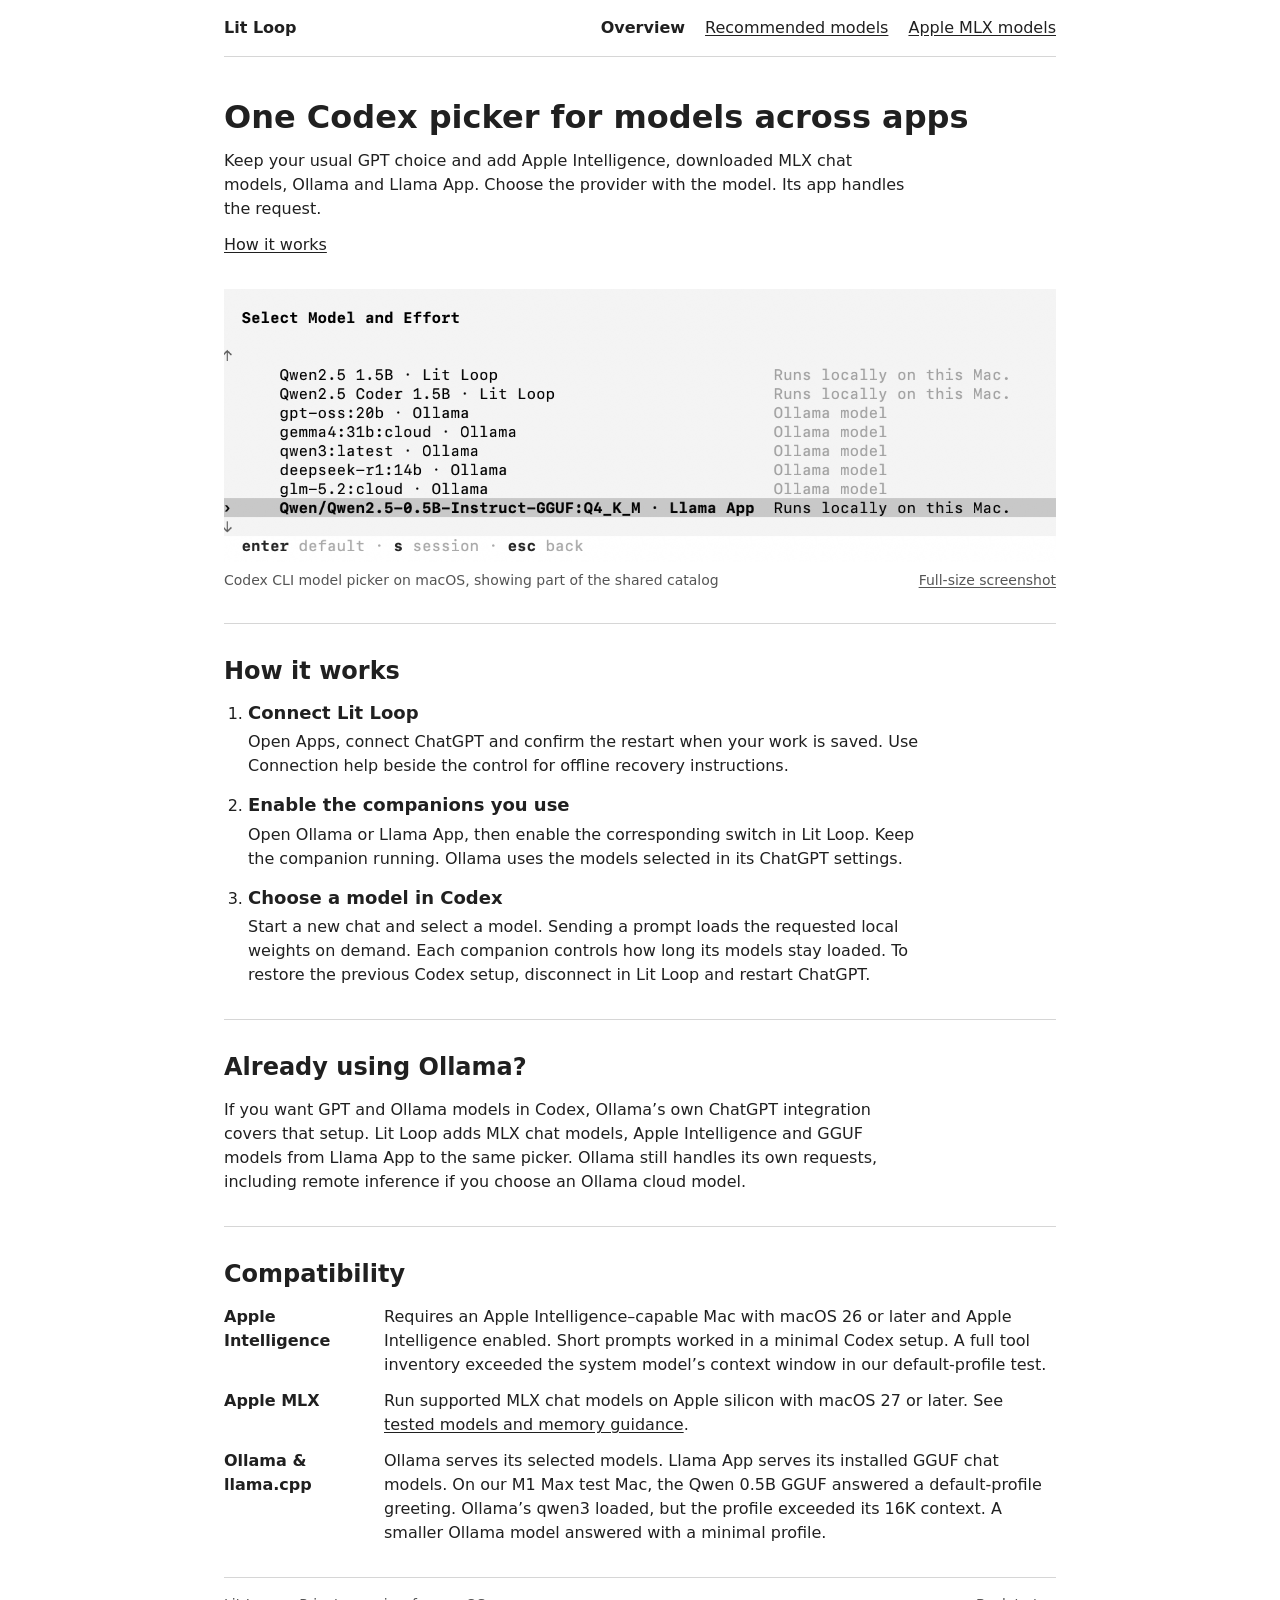
==== commit b69f9ca1: "Add searchable Apple MLX model catalog" ====
--- a/index.html
+++ b/index.html
@@ -16,6 +16,7 @@
     <nav aria-label="Main navigation">
       <a href="./" aria-current="page">Overview</a>
       <a href="recommended-models.html">Recommended models</a>
+      <a href="apple-mlx-models.html">Apple MLX models</a>
     </nav>
   </header>
 
--- a/style.css
+++ b/style.css
@@ -95,3 +95,17 @@
   .compatibility dl > div { grid-template-columns: 1fr; }
   .specs > div { grid-template-columns: 7.5rem 1fr; gap: .25rem .5rem; }
 }
+
+/* Static catalog with an optional live filter. */
+.catalog-index { padding-block: 1rem; }
+#catalog-search label { display: block; font-weight: bold; margin-bottom: .35rem; }
+#catalog-search input {
+  width: min(100%, 24rem); padding: .55rem .75rem; font: inherit;
+  color: var(--ink); background: var(--paper); border: 1px solid var(--secondary); border-radius: .375rem;
+}
+#result { display: inline-block; margin: .4rem .65rem; font-size: .875rem; color: var(--secondary); }
+.catalog-grid { display: grid; grid-template-columns: repeat(auto-fit, minmax(min(100%, 19rem), 1fr)); gap: .75rem; margin-top: 1rem; }
+.catalog-grid article { border: 1px solid var(--line); border-radius: .6rem; padding: 1rem; }
+.catalog-grid p { margin: .35rem 0 .7rem; color: var(--secondary); }
+.catalog-grid ul { padding: 0; list-style: none; display: flex; flex-wrap: wrap; gap: .4rem .9rem; margin: 0; }
+.catalog-end { padding-block: 1rem 2rem; }
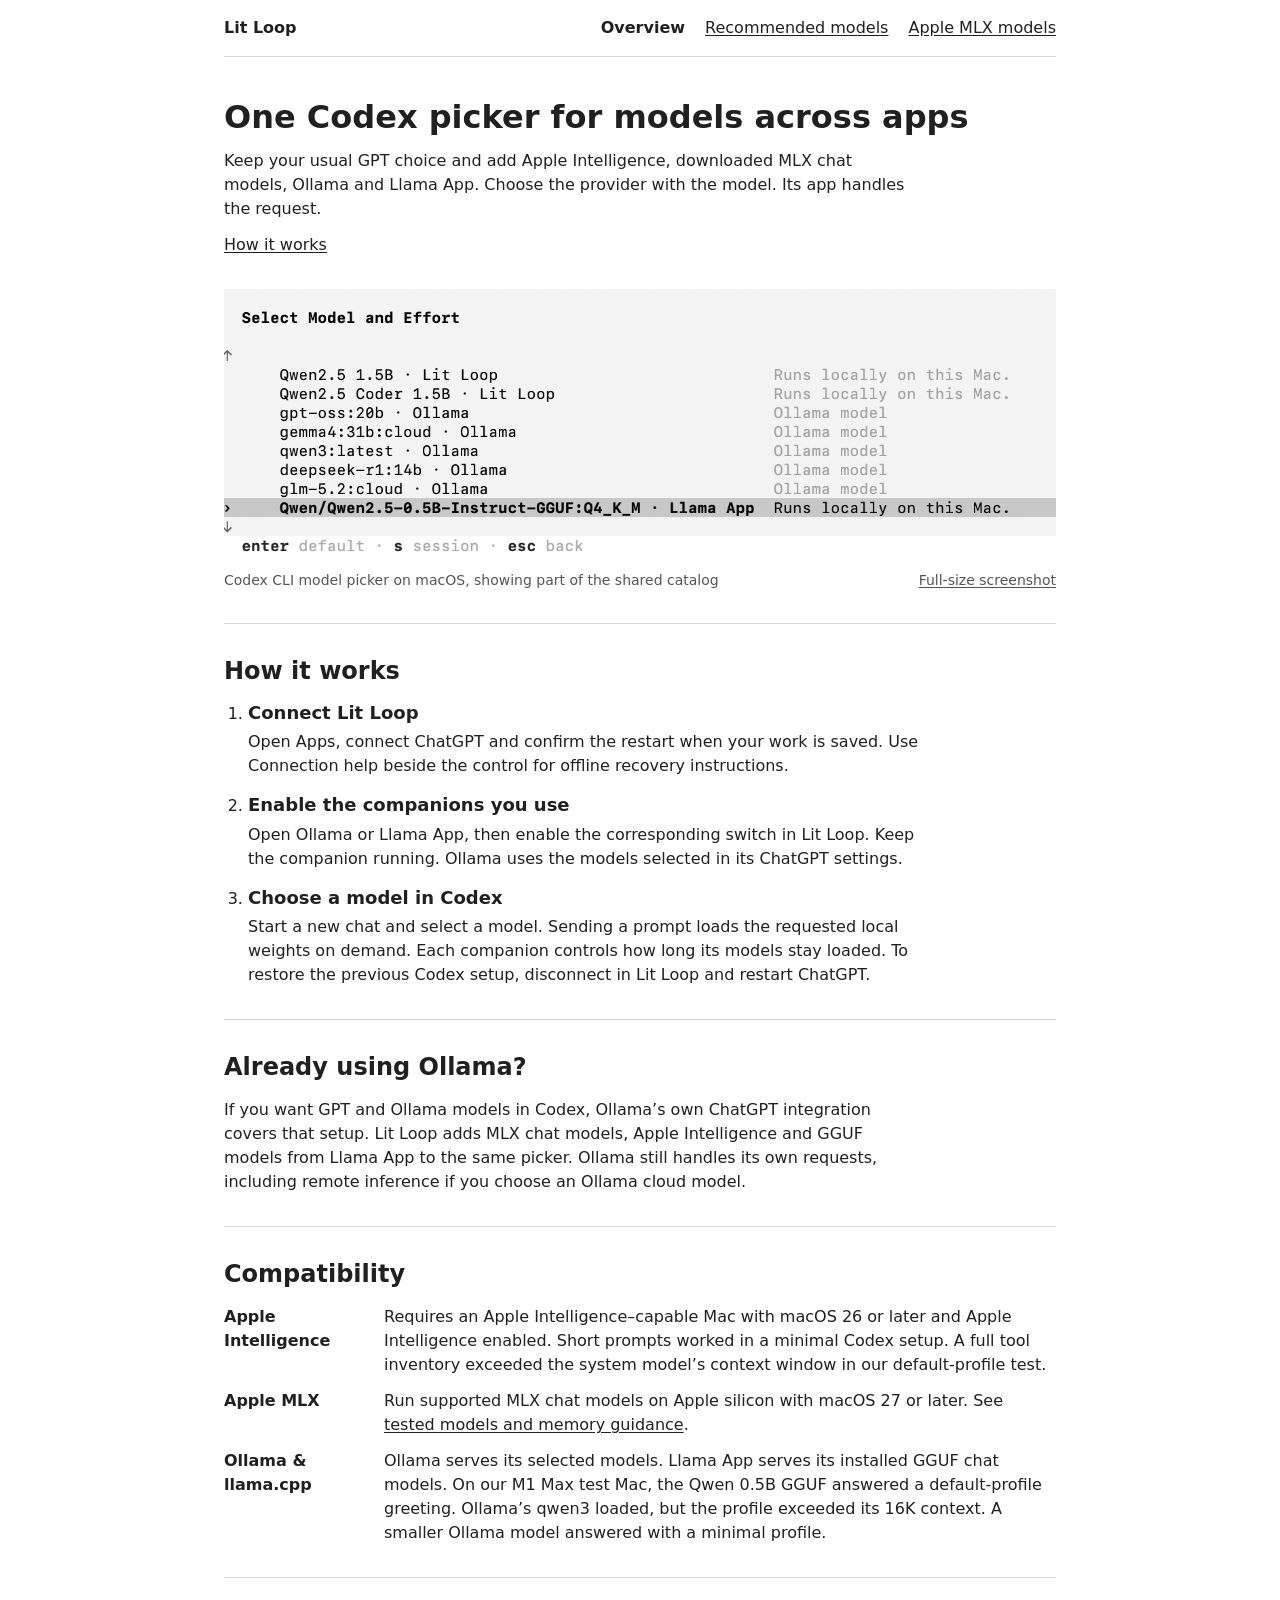
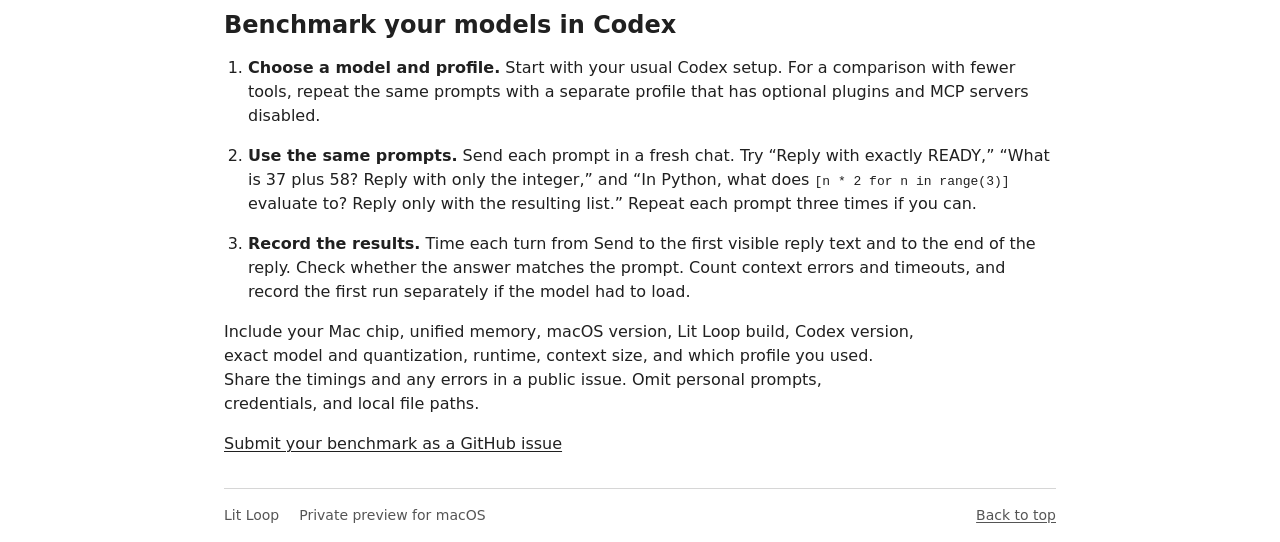
==== commit e9d4afc8: "Explain how to benchmark local models in Codex" ====
--- a/index.html
+++ b/index.html
@@ -58,6 +58,16 @@
         <div><dt>Ollama &amp; llama.cpp</dt><dd>Ollama serves its selected models. Llama App serves its installed GGUF chat models. On our M1 Max test Mac, the Qwen 0.5B GGUF answered a default-profile greeting. Ollama’s qwen3 loaded, but the profile exceeded its 16K context. A smaller Ollama model answered with a minimal profile.</dd></div>
       </dl>
     </section>
+    <section class="section" id="codex-benchmark" aria-labelledby="benchmark-title">
+      <h2 id="benchmark-title">Benchmark your models in Codex</h2>
+      <ol class="steps">
+        <li><strong>Choose a model and profile.</strong> Start with your usual Codex setup. For a comparison with fewer tools, repeat the same prompts with a separate profile that has optional plugins and MCP servers disabled.</li>
+        <li><strong>Use the same prompts.</strong> Send each prompt in a fresh chat. Try “Reply with exactly READY,” “What is 37 plus 58? Reply with only the integer,” and “In Python, what does <code>[n * 2 for n in range(3)]</code> evaluate to? Reply only with the resulting list.” Repeat each prompt three times if you can.</li>
+        <li><strong>Record the results.</strong> Time each turn from Send to the first visible reply text and to the end of the reply. Check whether the answer matches the prompt. Count context errors and timeouts, and record the first run separately if the model had to load.</li>
+      </ol>
+      <p class="section-note">Include your Mac chip, unified memory, macOS version, Lit Loop build, Codex version, exact model and quantization, runtime, context size, and which profile you used. Share the timings and any errors in a public issue. Omit personal prompts, credentials, and local file paths.</p>
+      <p class="section-note"><a href="https://github.com/thierryc/lit-loop-site/issues/new?title=Codex%20benchmark">Submit your benchmark as a GitHub issue</a></p>
+    </section>
   </main>
 
   <footer class="shell">
--- a/style.css
+++ b/style.css
@@ -83,7 +83,7 @@
   font-size: .8125rem;
   color: var(--secondary);
 }
-.model-copy a { display: inline-block; margin-top: .5rem; }
+.model-actions { display: flex; flex-wrap: wrap; gap: .25rem 1rem; margin-top: .5rem; }
 .specs > div { grid-template-columns: 8rem 1fr; }
 .specs > div + div { margin-top: .375rem; }
 
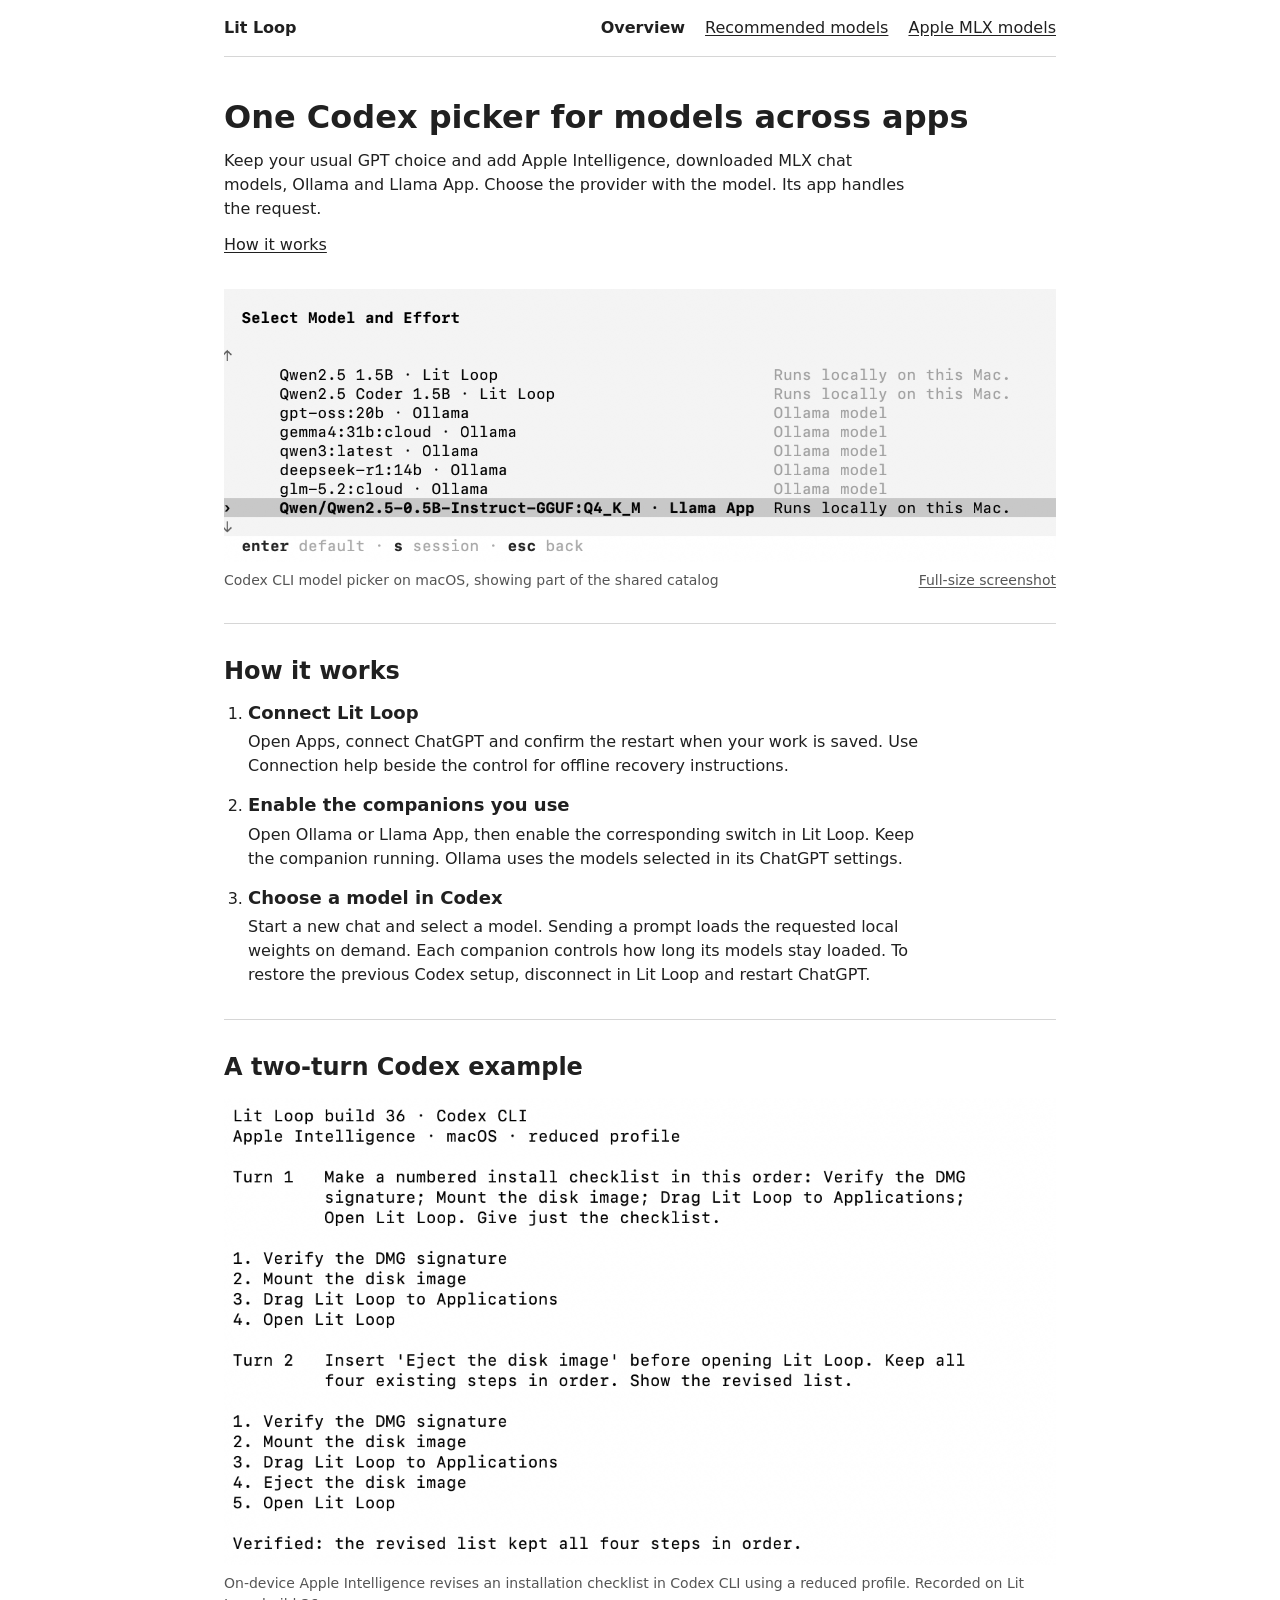
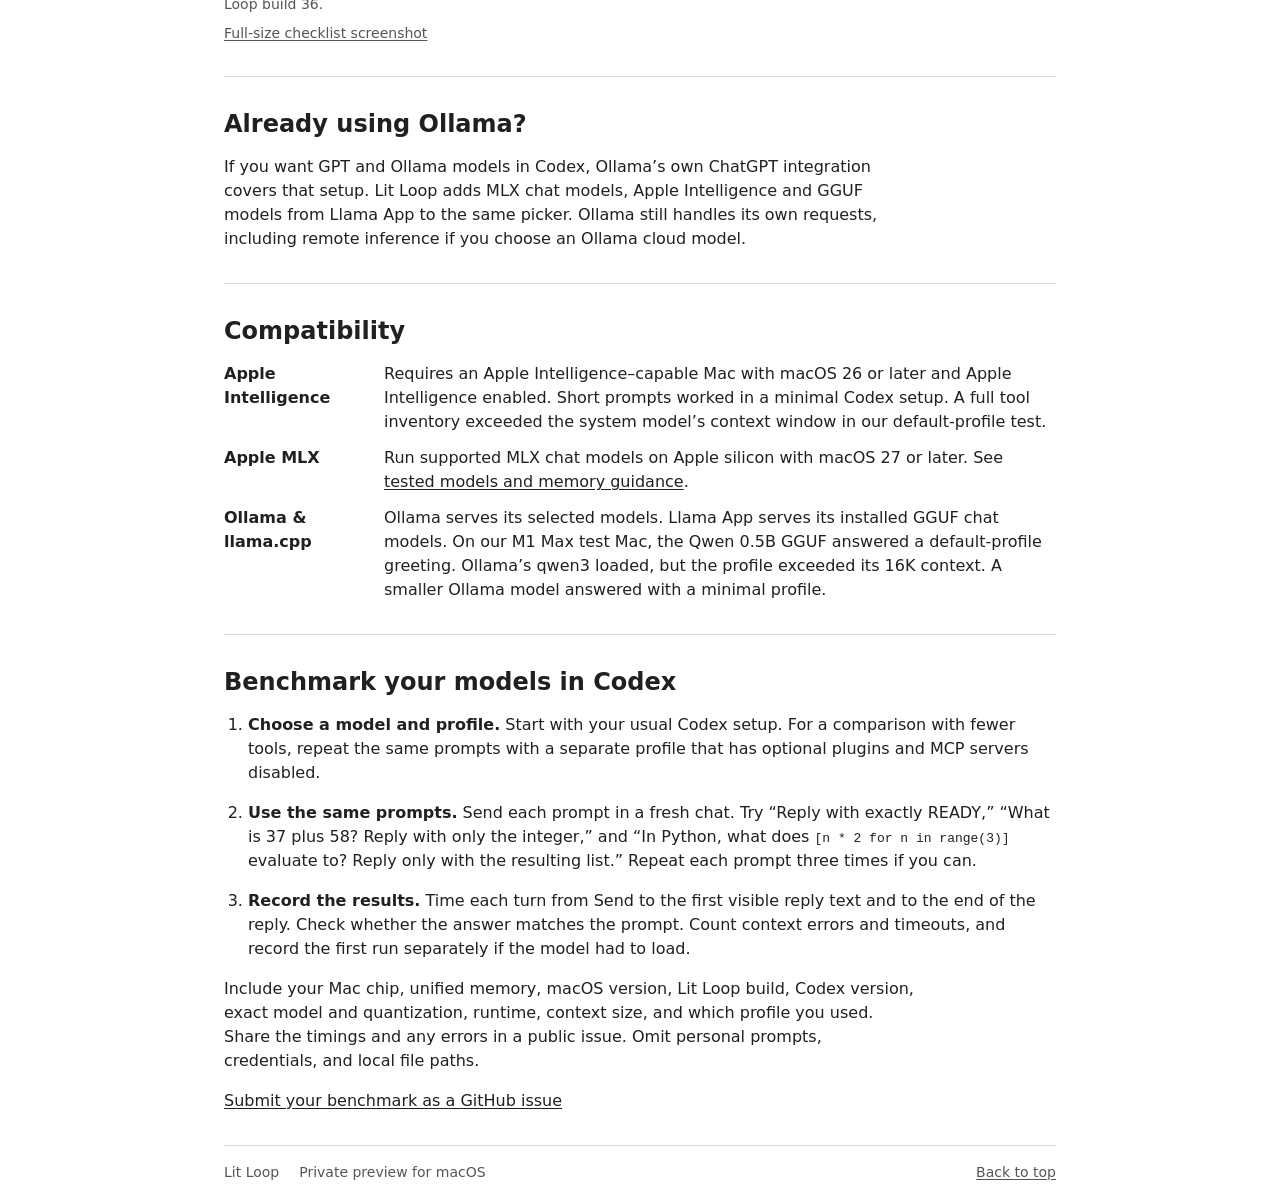
==== commit 7d7d3c33: "Show a two-turn Codex checklist on the preview site" ====
--- a/index.html
+++ b/index.html
@@ -45,6 +45,18 @@
       </ol>
     </section>
 
+    <section class="section" id="codex-checklist" aria-labelledby="checklist-title">
+      <h2 id="checklist-title">A two-turn Codex example</h2>
+      <figure class="section-note">
+        <img src="assets/codex-checklist-reduced-profile.webp" width="1144" height="642" loading="lazy"
+             alt="A two-turn Codex CLI transcript. Apple Intelligence creates an installation checklist, then adds Eject the disk image before Open Lit Loop, keeping the four original steps in order.">
+        <figcaption>
+          <span>On-device Apple Intelligence revises an installation checklist in Codex CLI using a reduced profile. Recorded on Lit Loop build 36.</span>
+          <a href="assets/codex-checklist-reduced-profile.webp">Full-size checklist screenshot</a>
+        </figcaption>
+      </figure>
+    </section>
+
     <section class="section" aria-labelledby="ollama-title">
       <h2 id="ollama-title">Already using Ollama?</h2>
       <p class="section-note">If you want GPT and Ollama models in Codex, Ollama’s own ChatGPT integration covers that setup. Lit Loop adds MLX chat models, Apple Intelligence and GGUF models from Llama App to the same picker. Ollama still handles its own requests, including remote inference if you choose an Ollama cloud model.</p>
